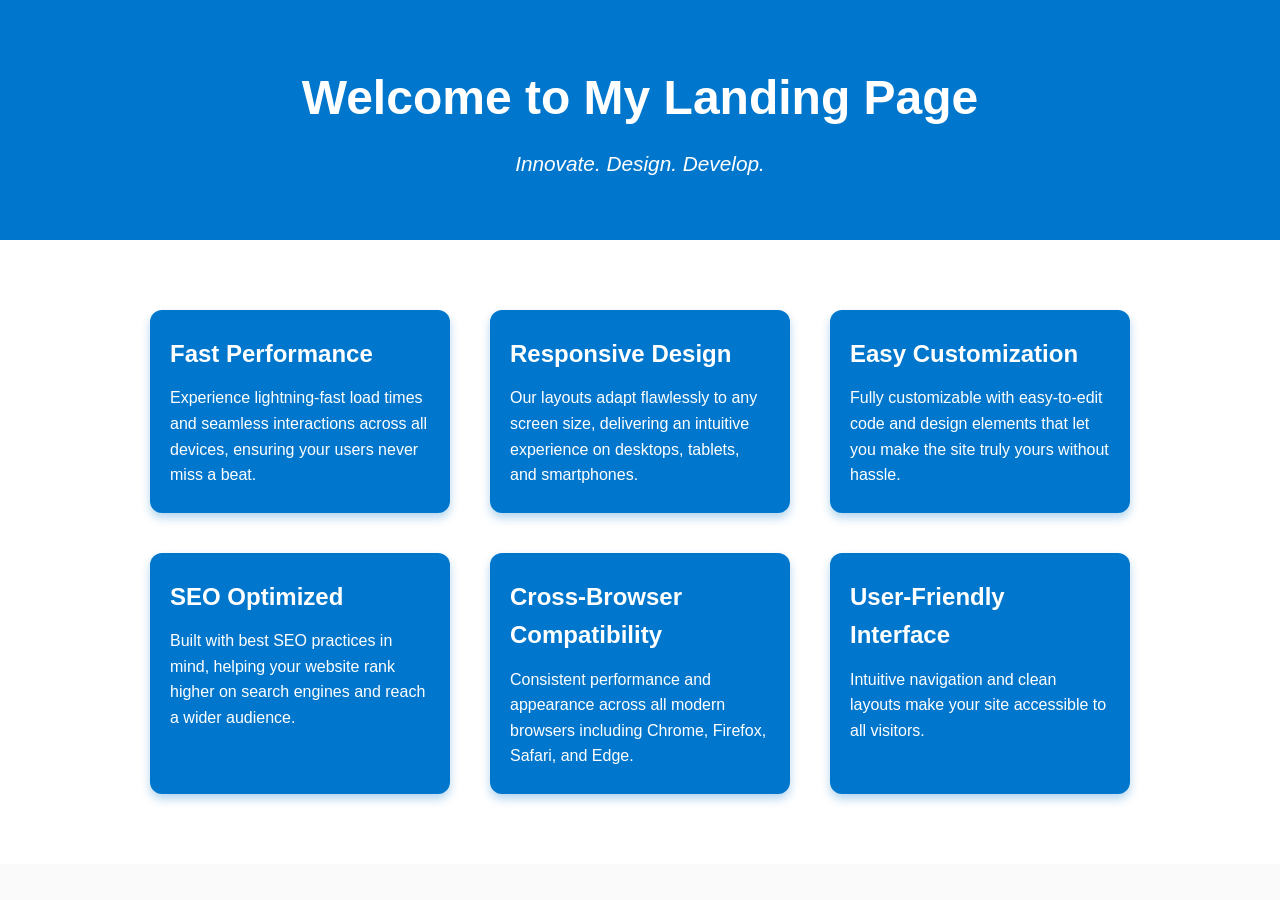
==== Level1_Task2_LandingPage/index.html @ fc7e6dfe "Added header and features" ====
<!DOCTYPE html>
<html lang="en">
<head>
  <meta charset="UTF-8" />
  <meta name="viewport" content="width=device-width, initial-scale=1.0"/>
  <title>Landing Page</title>
  <link rel="stylesheet" href="style.css" />
</head>
<body>
    <header>
        <h1>Welcome to My Landing Page</h1>
        <p>Innovate. Design. Develop.</p>
    </header>

    <section class="features">
        <div class="feature-box">
            <h2>Fast Performance</h2>
            <p>Experience lightning-fast load times and seamless interactions across all devices, ensuring your users never miss a beat.</p>
        </div>
        <div class="feature-box">
            <h2>Responsive Design</h2>
            <p>Our layouts adapt flawlessly to any screen size, delivering an intuitive experience on desktops, tablets, and smartphones.</p>
        </div>
        <div class="feature-box">
            <h2>Easy Customization</h2>
            <p>Fully customizable with easy-to-edit code and design elements that let you make the site truly yours without hassle.</p>
        </div>
        <div class="feature-box">
            <h2>SEO Optimized</h2>
            <p>Built with best SEO practices in mind, helping your website rank higher on search engines and reach a wider audience.</p>
        </div>
        <div class="feature-box">
            <h2>Cross-Browser Compatibility</h2>
            <p>Consistent performance and appearance across all modern browsers including Chrome, Firefox, Safari, and Edge.</p>
        </div>
        <div class="feature-box">
            <h2>User-Friendly Interface</h2>
            <p>Intuitive navigation and clean layouts make your site accessible to all visitors.</p>
        </div>
    </section>

</body>
</html>
---- Level1_Task2_LandingPage/style.css ----
/* Reset */
* {
  margin: 0;
  padding: 0;
  box-sizing: border-box;
}

/* Body */
body {
  font-family: 'Segoe UI', Tahoma, Geneva, Verdana, sans-serif;
  color: #333;
  line-height: 1.6;
  background: #fafafa;
}

/* Header */
header {
  background-color: #0077cc;
  color: white;
  padding: 60px 20px;
  text-align: center;
  box-shadow: 0 4px 6px rgba(0,0,0,0.1);
}

header h1 {
  font-size: 3rem;
  margin-bottom: 10px;
}

header p {
  font-size: 1.3rem;
  font-style: italic;
}

/* Features Section */
.features {
  display: flex;
  flex-wrap: wrap;         /* Allow items to wrap */
  justify-content: center; /* Center items */
  gap: 20px;               /* Spacing between feature boxes */
  padding: 60px 20px;
  background: #fff;
}

.feature-box {
  background: #0077cc;
  color: white;
  flex: 1 1 280px;        /* Flex grow/shrink with base width */
  max-width: 300px;       /* Maximum width */
  margin: 10px;
  padding: 25px 20px;
  border-radius: 12px;
  box-shadow: 0 5px 10px rgba(0,119,204,0.3);
  transition: transform 0.3s ease;
}

.feature-box:hover {
  transform: translateY(-8px);
}

.feature-box h2 {
  margin-bottom: 12px;
}

.feature-box p {
  font-size: 1rem;
}
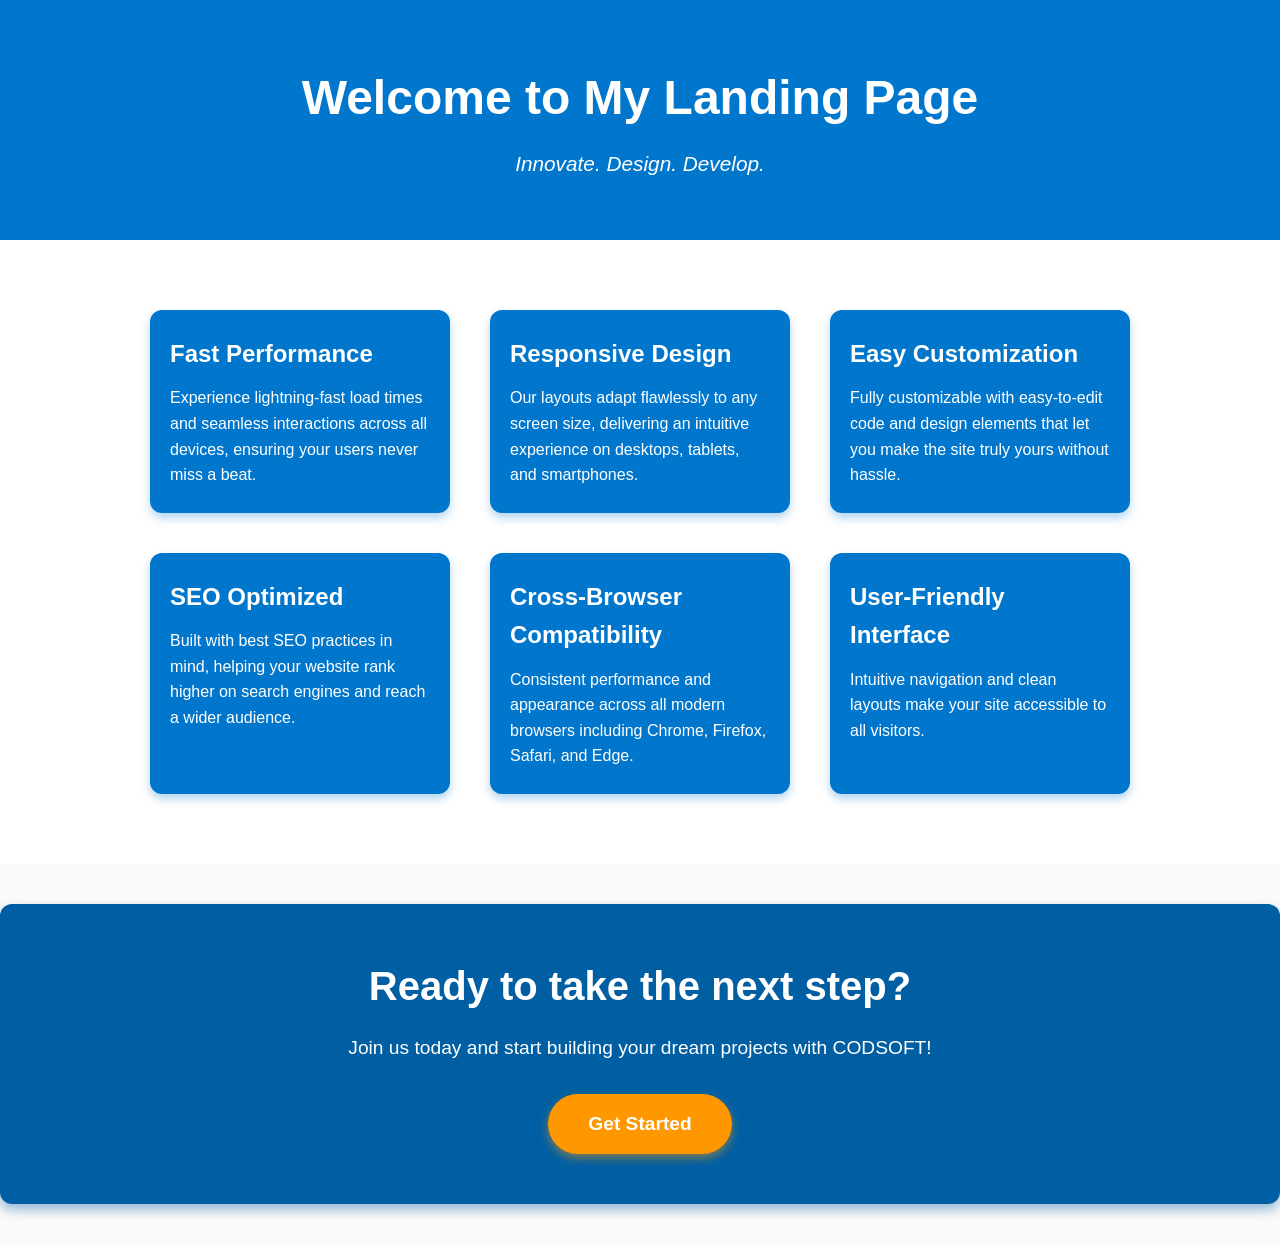
==== commit 3302b2d4: "Added Call To Action(CTA)" ====
--- a/Level1_Task2_LandingPage/index.html
+++ b/Level1_Task2_LandingPage/index.html
@@ -39,5 +39,11 @@
         </div>
     </section>
 
+    <section class="cta">
+        <h2>Ready to take the next step?</h2>
+        <p>Join us today and start building your dream projects with CODSOFT!</p>
+        <a href="#" class="cta-button">Get Started</a>
+    </section>
+
 </body>
 </html>
--- a/Level1_Task2_LandingPage/style.css
+++ b/Level1_Task2_LandingPage/style.css
@@ -65,3 +65,43 @@
 .feature-box p {
   font-size: 1rem;
 }
+
+/* CTA Section */
+.cta {
+  background-color: #005fa3;
+  color: white;
+  text-align: center;
+  padding: 50px 20px;
+  margin: 40px 0;
+  border-radius: 12px;
+  box-shadow: 0 6px 12px rgba(0,95,163,0.4);
+}
+
+.cta h2 {
+  font-size: 2.5rem;
+  margin-bottom: 15px;
+}
+
+.cta p {
+  font-size: 1.2rem;
+  margin-bottom: 30px;
+}
+
+.cta-button {
+  display: inline-block;
+  background-color: #ff9800;
+  color: #fff;
+  padding: 15px 40px;
+  font-size: 1.2rem;
+  border-radius: 50px;
+  text-decoration: none;
+  font-weight: bold;
+  box-shadow: 0 4px 10px rgba(255,152,0,0.5);
+  transition: background-color 0.3s ease, transform 0.3s ease;
+}
+
+.cta-button:hover {
+  background-color: #e68900;
+  transform: scale(1.05);
+}
+
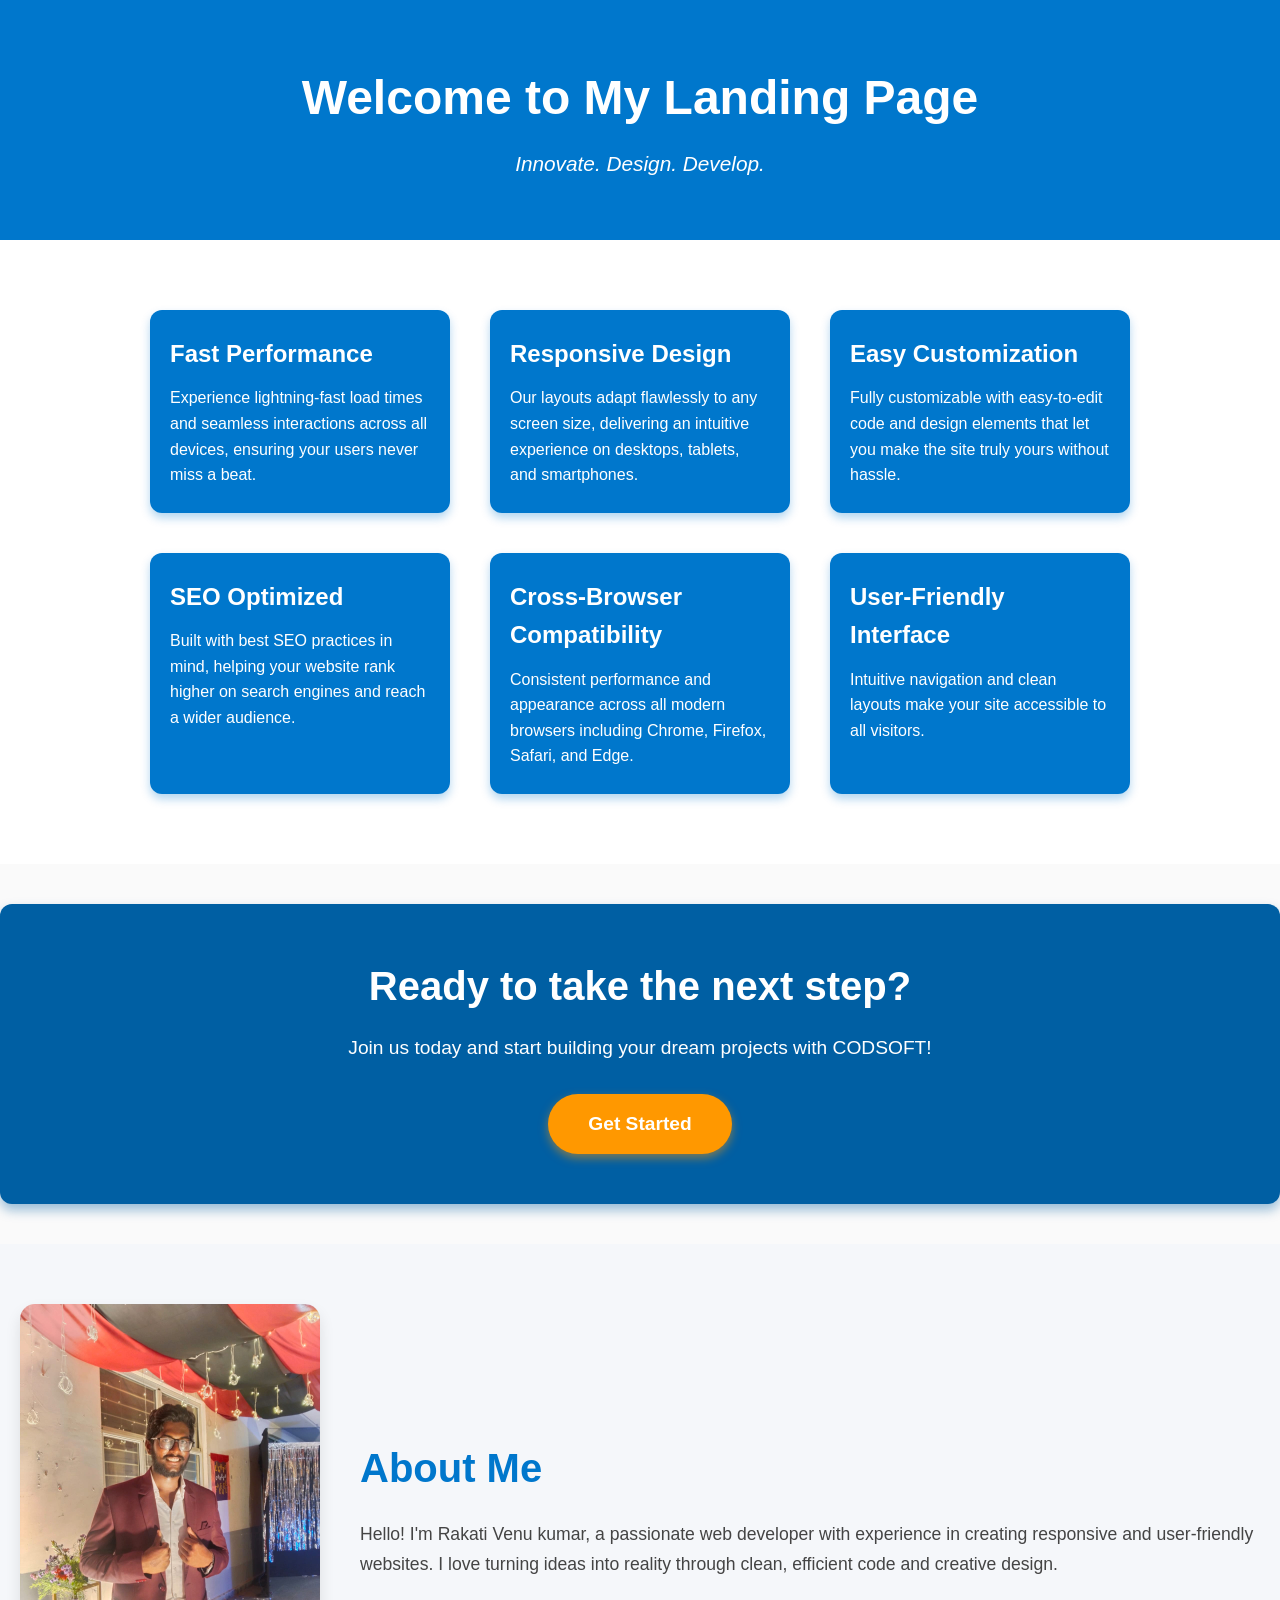
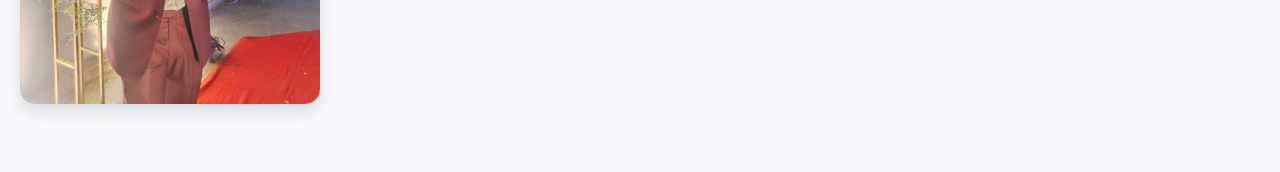
==== commit 36c3633a: "Added about section" ====
--- a/Level1_Task2_LandingPage/index.html
+++ b/Level1_Task2_LandingPage/index.html
@@ -45,5 +45,15 @@
         <a href="#" class="cta-button">Get Started</a>
     </section>
 
+    <section class="about">
+        <div class="about-image">
+            <img src="Details/profile.jpg" alt="Your Name">
+        </div>
+        <div class="about-text">
+            <h2>About Me</h2>
+            <p>Hello! I'm Rakati Venu kumar, a passionate web developer with experience in creating responsive and user-friendly websites. I love turning ideas into reality through clean, efficient code and creative design.</p>
+        </div>
+    </section>
+
 </body>
 </html>
--- a/Level1_Task2_LandingPage/style.css
+++ b/Level1_Task2_LandingPage/style.css
@@ -105,3 +105,36 @@
   transform: scale(1.05);
 }
 
+/* About Section */
+.about {
+  display: flex;
+  align-items: center;
+  padding: 60px 20px;
+  gap: 40px;
+  background-color: #f5f7fa;
+  flex-wrap: wrap;
+}
+
+.about-image img {
+  max-width: 300px;
+  width: 100%;
+  border-radius: 15px;
+  box-shadow: 0 8px 15px rgba(0,0,0,0.1);
+}
+
+.about-text {
+  flex: 1;
+  min-width: 280px;
+}
+
+.about-text h2 {
+  font-size: 2.5rem;
+  margin-bottom: 20px;
+  color: #0077cc;
+}
+
+.about-text p {
+  font-size: 1.1rem;
+  color: #444;
+  line-height: 1.7;
+}
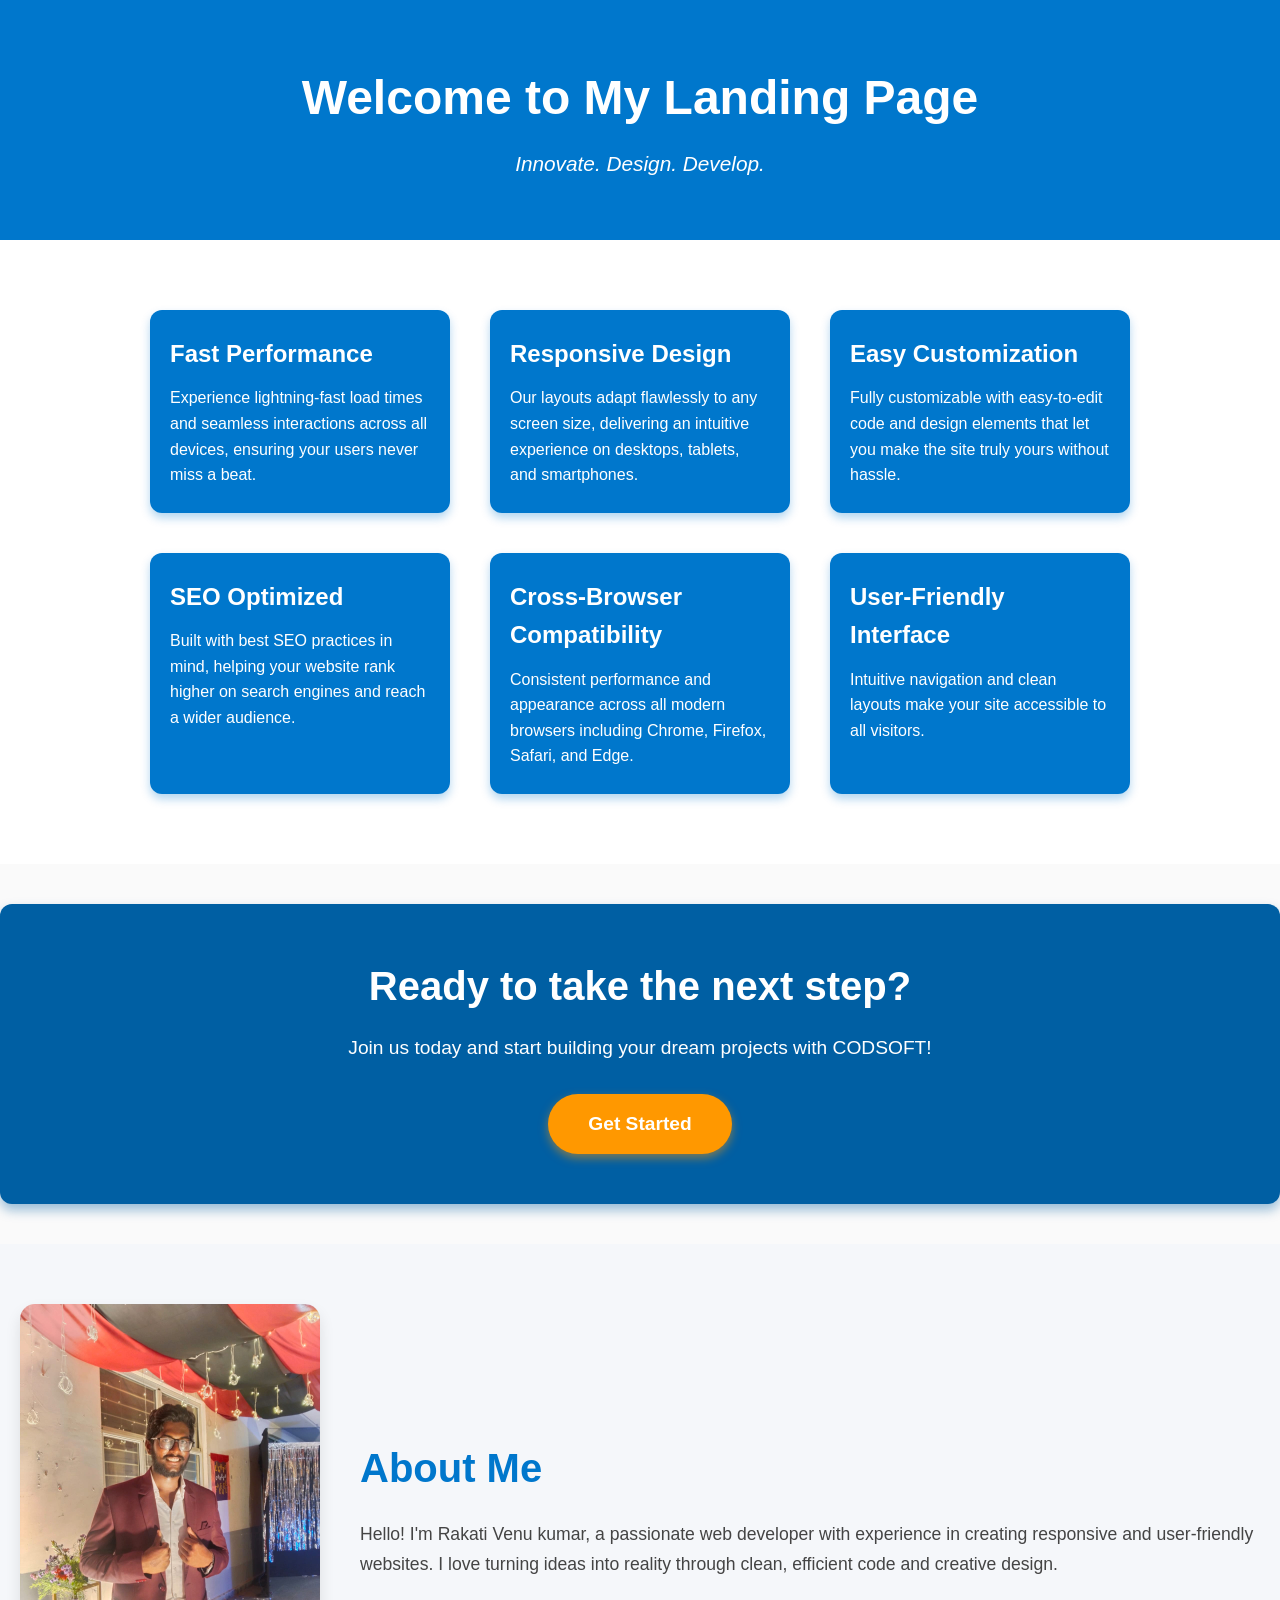
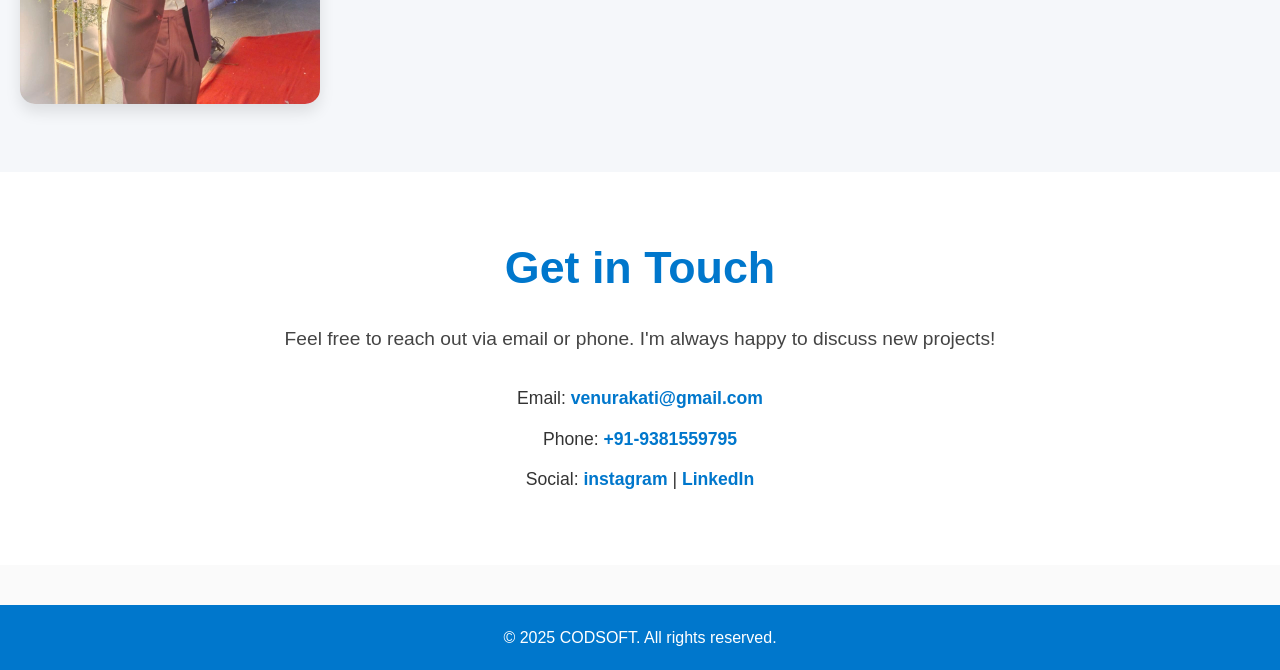
==== commit f574ae04: "Contact details and footer added" ====
--- a/Level1_Task2_LandingPage/index.html
+++ b/Level1_Task2_LandingPage/index.html
@@ -55,5 +55,21 @@
         </div>
     </section>
 
+    <section class="contact">
+        <h2>Get in Touch</h2>
+        <p>Feel free to reach out via email or phone. I'm always happy to discuss new projects!</p>
+        <ul>
+            <li>Email: <a href="mailto:venurakati@gmail.com">venurakati@gmail.com</a></li>
+            <li>Phone: <a href="tel:+91-9381559795">+91-9381559795</a></li>
+            <li>Social: 
+                <a href="https://www.instagram.com/venukumar_23/" target="_blank" rel="noopener">instagram</a> | 
+                <a href="https://www.linkedin.com/in/rakati-venu-kumar-0748bb302/" target="_blank" rel="noopener">LinkedIn</a>
+            </li>
+        </ul>
+    </section>
+
+    <footer>
+        <p>&copy; 2025 CODSOFT. All rights reserved.</p>
+    </footer>
 </body>
 </html>
--- a/Level1_Task2_LandingPage/style.css
+++ b/Level1_Task2_LandingPage/style.css
@@ -138,3 +138,59 @@
   color: #444;
   line-height: 1.7;
 }
+
+/* Contact Section */
+.contact {
+  background-color: #fff;
+  padding: 60px 20px;
+  text-align: center;
+}
+
+.contact h2 {
+  font-size: 2.8rem;
+  margin-bottom: 20px;
+  color: #0077cc;
+}
+
+.contact p {
+  font-size: 1.2rem;
+  margin-bottom: 30px;
+  color: #444;
+}
+
+.contact ul {
+  list-style: none;
+  font-size: 1.1rem;
+  color: #333;
+  padding: 0;
+}
+
+.contact ul li {
+  margin-bottom: 12px;
+}
+
+.contact a {
+  color: #0077cc;
+  text-decoration: none;
+  font-weight: 600;
+  transition: color 0.3s ease;
+}
+
+.contact a:hover {
+  color: #005fa3;
+  text-decoration: underline;
+}
+
+/* Footer */
+footer {
+  background-color: #0077cc;
+  color: white;
+  text-align: center;
+  padding: 20px 10px;
+  font-size: 1rem;
+  margin-top: 40px;
+}
+
+footer p {
+  margin: 0;
+}
